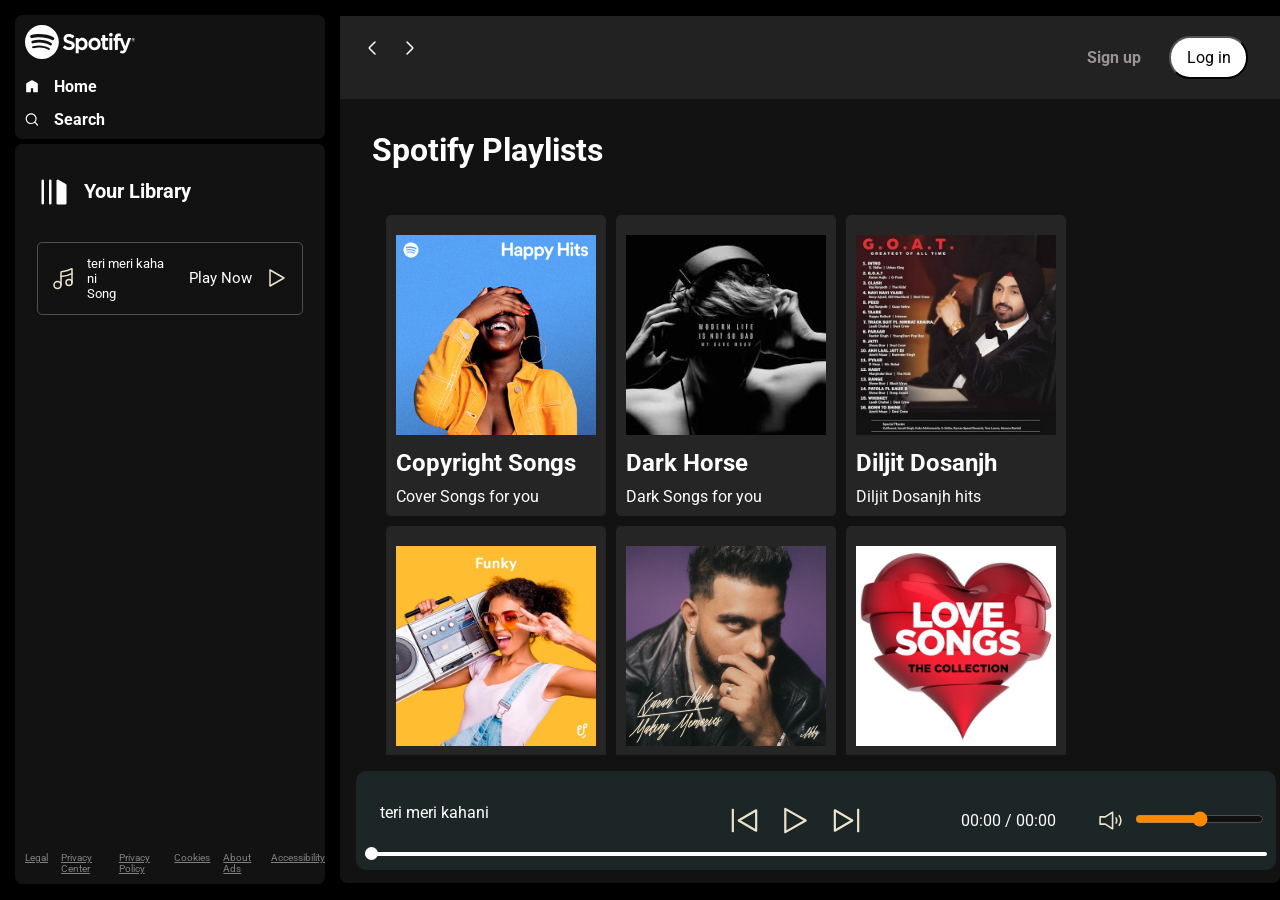
==== index.html @ 76359dc3 "Initial commit" ====
<!DOCTYPE html>
<html lang="en">

<head>
    <meta charset="UTF-8">
    <meta name="viewport" content="width=device-width, initial-scale=1.0">
    <link rel="stylesheet" href="css/style.css">
    <link rel="stylesheet" href="css/utility.css">
    <title>Spotify - Web Player: Music for everyone</title>
</head>

<body>
    <div class="container flex bg-black">
        <div class="left">
            <div class="close">
                <img width="30" class="invert" src="img/close.svg" alt="">
            </div>
            <div class="home bg-grey rounded m-1 p-1">
                <div class="logo"><img width="110" class="invert" src="img/logo.svg" alt=""></div>
                <ul>
                    <li><img class="invert" src="img/home.svg" alt="home">Home</li>
                    <li><img class="invert" src="img/search.svg" alt="home">Search</li>
                </ul>
            </div>

            <div class="library bg-grey rounded m-1 p-1">
                <div class="heading">
                    <img class="invert" src="img/playlist.svg" alt="">
                    <h2>
                        Your Library
                    </h2>
                </div>

                <div class="songList">

                    <ul>

                    </ul>
                </div>

                <div class="footer">
                    <div><a href="https://www.spotify.com/jp/legal/"><span>Legal</span></a></div>
                    <div><a href="https://www.spotify.com/jp/privacy/"><span>Privacy Center</span></a></div>
                    <div><a href="https://www.spotify.com/jp/legal/privacy-policy/"><span>Privacy Policy</span></a>
                    </div>
                    <div><a href="https://www.spotify.com/jp/legal/cookies-policy/"><span>Cookies</span></a></div>
                    <div><a href="https://www.spotify.com/jp/legal/privacy-policy/#s3"><span>About Ads</span></a></div>
                    <div><a href="https://www.spotify.com/jp/accessibility/"><span>Accessibility</span></a></div>
                </div>
            </div>


        </div>
        <div class="right bg-grey rounded">
            <div class="header">
                <div class="nav">
                    <div class="hamburgerContainer">

                        <img width="40" class="invert hamburger" src="img/hamburger.svg" alt="">
                        <svg width="24" height="24" viewBox="0 0 24 24" fill="none" xmlns="http://www.w3.org/2000/svg">
                            <path
                                d="M15 6L9.70711 11.2929C9.37377 11.6262 9.20711 11.7929 9.20711 12C9.20711 12.2071 9.37377 12.3738 9.70711 12.7071L15 18"
                                stroke="#ffffff" stroke-width="1.5" stroke-linecap="round" stroke-linejoin="round" />
                        </svg>
                        <svg width="24" height="24" viewBox="0 0 24 24" fill="none" xmlns="http://www.w3.org/2000/svg">
                            <path
                                d="M9 18L14.2929 12.7071C14.6262 12.3738 14.7929 12.2071 14.7929 12C14.7929 11.7929 14.6262 11.6262 14.2929 11.2929L9 6"
                                stroke="#ffffff" stroke-width="1.5" stroke-linecap="round" stroke-linejoin="round" />
                        </svg>
                    </div>
                </div>
                <div class="buttons">
                    <button class="signupbtn">Sign up</button>
                    <button class="loginbtn">Log in</button>
                </div>
            </div>
            <div class="spotifyPlaylists">
                <h1>Spotify Playlists</h1>
                <div class="cardContainer">  </div>
                <div class="playbar">
                    <div class="seekbar">
                        <div class="circle">

                        </div>
                    </div>
                    <div class="abovebar">


                        <div class="songinfo">

                        </div>
                        <div class="songbuttons">
                            <img width="35" id="previous" src="img/prevsong.svg" alt="">
                            <img width="35" id="play" src="img/play.svg" alt="">
                            <img width="35" id="next" src="img/nextsong.svg" alt="">
                        </div>
                        <div class="timevol">

                       
                        <div class="songtime">

                        </div>
                        <div class="volume">
                            <img width="25" src="img/volume.svg" alt="">
                            <div class="range">
                                <input type="range" name="volume" id="">
                            </div>
                        </div>
                    </div>
                    </div>
                </div>
            </div>
        </div>
    </div>
    <script src="js/script.js"></script>
</body>

</html>
---- css/style.css ----
@import url('https://fonts.googleapis.com/css2?family=Lato:wght@700&family=Roboto:ital,wght@0,100;0,300;0,400;0,500;0,700;0,900;1,100;1,300;1,400;1,500;1,700;1,900&display=swap');


:root{
    --a:0;
}
* {
    margin: 0;
    padding: 0;
    font-family: 'Roboto', sans-serif;
}

.close {
    display: none;
}

body {
    background-color: black;
    color: white;
}

.left {
    width: 25vw;
    padding: 10px;
}

.right {
    width: 75vw;
}



.home ul li {
    display: flex;
    gap: 15px;
    width: 14px;
    list-style: none;
    padding-top: 14px;
    font-weight: bold;
}

.heading {
    display: flex;
    gap: 15px;
    width: 100%;
    padding-top: 14px;
    padding: 23px 14px;
    font-weight: bold;
    align-items: center;
    font-size: 13px;
}

.heading img {
    width: 30px;
}

.library {
    min-height: 80vh;
    position: relative;
}

.footer {
    display: flex;
    font-size: 10px;
    color: grey;
    gap: 13px;
    position: absolute;
    bottom: 0;
    padding: 10px 0;

}

.footer a {
    color: grey;
}

.right {
    margin: 16px 0;
    position: relative;
}

.header {
    display: flex;
    justify-content: space-between;
    background-color: rgb(34 34 34);
}

.header>* {
    padding: 20px;
}

.spotifyPlaylists {
    padding: 16px;
}

.spotifyPlaylists h1 {
    padding: 16px;
}

.cardContainer {
    margin: 30px;
    display: flex;
    gap: 10px;
    flex-wrap: wrap;
    overflow-y: auto;
    max-height: 60vh; 
}

.card {
    width: 200px;
    padding: 10px;
    border-radius: 5px;
    background-color: #252525;
    position: relative;
    transition: all .9s;
}
.card:hover{
    background-color: rgb(105, 103, 103);
    cursor: pointer;
    --a: 1;
}

.card>* {
    padding-top: 10px;
}

.card img {
    width: 100%;
    object-fit: contain;
}

.play {
    width: 28px;
    height: 28px;
    background-color: #1fdf64;
    border-radius: 50%;
    padding: 4px;
    display: flex;
    align-items: center;
    justify-content: center;
    position: absolute;
    bottom: 88px;
    right: 17px;
    opacity: var(--a);
    transition: all 1s ease-out;
}

.buttons>* {
    margin: 0 12px;
}

.signupbtn {
    background-color: rgb(34 34 34);
    color: rgb(156, 148, 148);
    font-weight: bold;
    border: none;
    outline: none;
    cursor: pointer;
    font-size: 16px;
}

.signupbtn:hover {
    font-size: 17px;
    color: white
}

.loginbtn {
    background-color: white;
    border-radius: 21px;
    color: black;
    padding: 10px;
    width: 79px;
    cursor: pointer;
    font-size: 16px;
}

.loginbtn:hover {
    font-weight: bold;
    font-size: 17px;
}


.playbar {
    display: flex;
    justify-content: center;
    align-items: center;
    position: fixed;
    bottom: 30px;
    filter: invert(1);
    background: #e2d9d9;
    border-radius: 10px;
    width: 90%;
    padding: 12px;
    width: 70vw;
    min-height: 40px;
}

.songbuttons {
    display: flex;
    justify-content: center;
    gap: 16px;
}

.songList {
    height: 544px;
    overflow: auto;
    margin-bottom: 44px;
}

.hamburger {
    display: none;
    cursor: pointer;
}

.hamburgerContainer {
    display: flex;
    justify-content: center;
    align-items: center;
    gap: 14px;
}

.songList ul {
    padding: 0 12px;
}

.songList ul li {
    list-style-type: decimal;
    display: flex;
    justify-content: space-between;
    gap: 12px;
    cursor: pointer;
    padding: 12px 0;
    border: 1px solid rgba(146, 143, 143, 0.491);
    margin: 12px 0;
    padding: 13px;
    border-radius: 5px;
}

.songList .info {
    font-size: 13px;
    width: 344px;
}

.info div {
    word-break: break-all;
}

.playnow {
    display: flex;
    justify-content: center;
    align-items: center;
}

.playnow span {
    font-size: 15px;
    width: 64px;
    padding: 12px;
}

.seekbar {
    height: 4px;
    width: 98%;
    background: black;
    border-radius: 10px;
    position: absolute;
    bottom: 8px;
    margin: 6px;
    cursor: pointer;
}

.circle {
    width: 13px;
    height: 13px;
    border-radius: 13px;
    background-color: black;
    position: relative;
    bottom: 5px;
    left: 0%;
    transition: left 0.5s;
}

.songbuttons img {
    cursor: pointer;
}

.timevol {
    display: flex;
    justify-content: space-evenly;
    align-items: center;
}


.songinfo {
    color: black;
    padding: 0 12px;
    width: 250px;
}

.songtime {
    width: 125px;
    color: black;
    padding: 0 12px;
}


.volume {
    display: flex;
    justify-content: center;
    align-items: center;
    gap: 12px;
    cursor: pointer;
}
.range input{
    cursor: pointer;
}

.abovebar {
    display: flex;
    justify-content: space-between;
    margin: 20px 0;
    width: 100%;
}

@media (max-width: 1200px) {
    .left {
        position: absolute;
        left: -130%;
        transition: all .3s;
        z-index: 1;
        width: 373px;
        background-color: black;
        padding: 0;
        height: 100vh;
        position: fixed;
        top: 0;
    }

    .songinfo,
    .songtime {
        width: auto;
    }

    .left .close {
        position: absolute;
        right: 31px;
        top: 25px;
        width: 29px;
    }

    .timevol {
        display: flex;
        justify-content: space-evenly;
        align-items: center;
        flex-direction: column;
        gap: 13px;
    }

    .right {
        width: 100vw;
    }

    .playbar {
        width: calc(100vw - 75px); 
    }

    .seekbar {
        width: calc(100vw - 120px);
    }

    .hamburger {
        display: block;
    }

    .right {
        margin: 0;
    }

    .card {
        width: 55vw;
    }

    .cardContainer {
        margin: 0;
        justify-content: center; 
    }

    .close {
        display: block;
    }

    .abovebar {
        flex-direction: column;
        gap: 23px;
        align-items: center;
    }

    .cardContainer {
        max-height: unset;
        overflow-y: unset;
        margin-bottom: 35vh;
    }

    .playbar{
        right: 25px;
    }
}

@media (max-width: 500px) {
    .card {
        width: 100%;
    }

    .header>* {
        padding: 2px;
    }

    .buttons>* {
        margin: 0 6px;
    }

    .header{
        padding: 7px;
    }

    .spotifyPlaylists h1 {
        padding: 4px;
    }

    .library{
        height: 85vh;
    }

    .left{ 
        width: 100vw;
    }

 

    
}
---- css/utility.css ----
.border{
    border: 2px solid  red;
    margin: 3px;
}

.flex{
    display: flex;
}

.justify-center{
    justify-content: center;
}

.items-center{
    align-items: center;
}

.bg-black{
    background-color: black;
    color: white;
}

.invert{
    filter: invert(1);
}

.bg-grey{
    background-color: #121212;
}

.rounded{
    border-radius: 7px;
}

.m-1{
    margin: 5px;
}

.p-1{
    padding: 10px;
}


/* For Webkit browsers (e.g., Chrome, Safari) */
::-webkit-scrollbar {
    width: 12px;
  }
  
  ::-webkit-scrollbar-thumb {
    background-color: #333; /* Dark color for the thumb */
    border-radius: 6px;
  }
  
  ::-webkit-scrollbar-track {
    background-color: #222; /* Dark color for the track */
  }
  
  /* For Firefox
  scrollbar-color : #333 #222 Dark color for the thumb and track in Firefox */
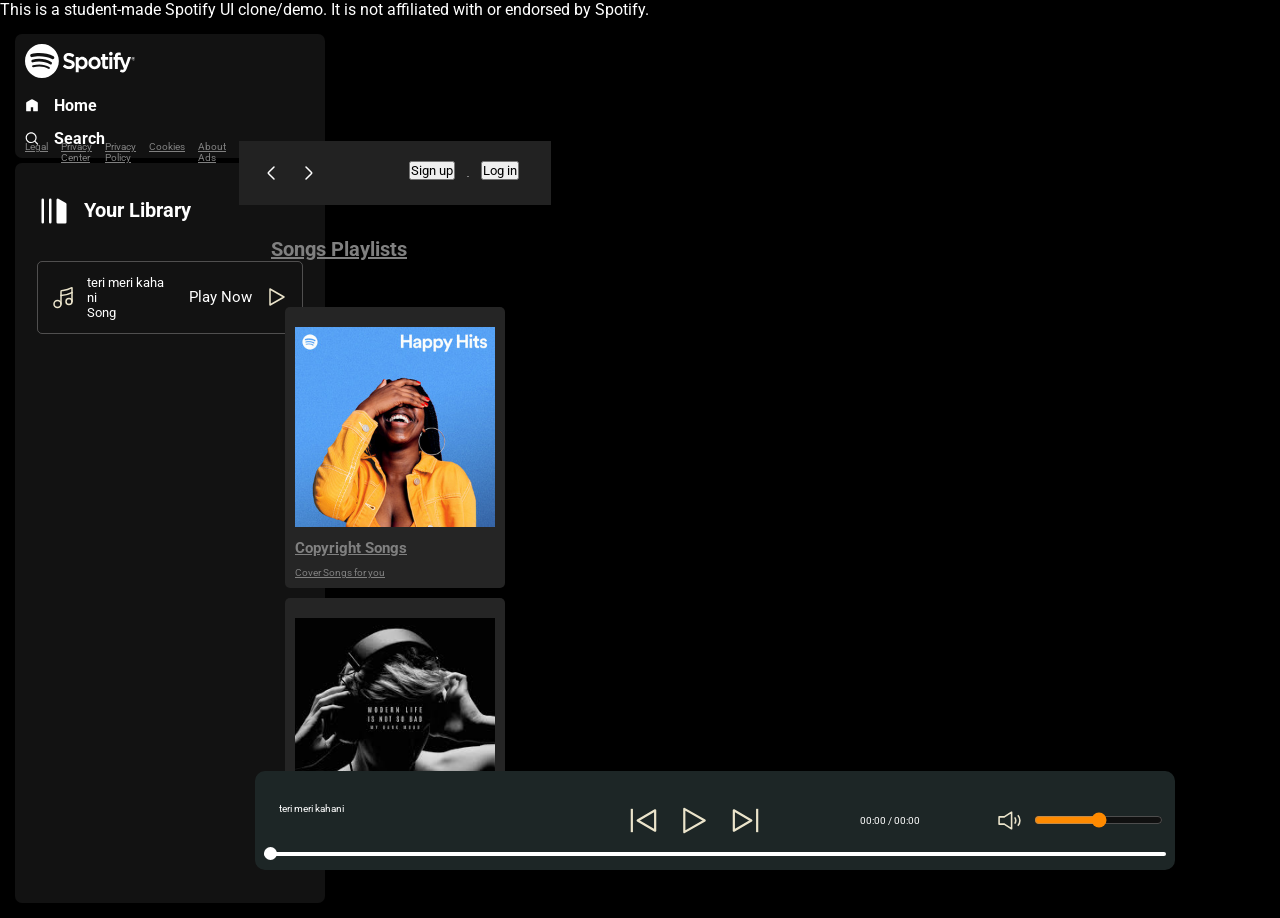
==== commit 81aaa6f6: "Update index.html Safety changes" ====
--- a/index.html
+++ b/index.html
@@ -6,10 +6,14 @@
     <meta name="viewport" content="width=device-width, initial-scale=1.0">
     <link rel="stylesheet" href="css/style.css">
     <link rel="stylesheet" href="css/utility.css">
-    <title>Spotify - Web Player: Music for everyone</title>
+    <title>Music Player Demo - Spotify UI Clone</title>
 </head>
 
 <body>
+    <div class="demo-notice">
+    This is a student-made Spotify UI clone/demo.
+    It is not affiliated with or endorsed by Spotify.
+</div>
     <div class="container flex bg-black">
         <div class="left">
             <div class="close">
@@ -39,13 +43,13 @@
                 </div>
 
                 <div class="footer">
-                    <div><a href="https://www.spotify.com/jp/legal/"><span>Legal</span></a></div>
-                    <div><a href="https://www.spotify.com/jp/privacy/"><span>Privacy Center</span></a></div>
-                    <div><a href="https://www.spotify.com/jp/legal/privacy-policy/"><span>Privacy Policy</span></a>
+                    <div><a href="#"><span>Legal</span></a></div>
+                    <div><a href="#"><span>Privacy Center</span></a></div>
+                    <div><a href="#"><span>Privacy Policy</span></a>
                     </div>
-                    <div><a href="https://www.spotify.com/jp/legal/cookies-policy/"><span>Cookies</span></a></div>
-                    <div><a href="https://www.spotify.com/jp/legal/privacy-policy/#s3"><span>About Ads</span></a></div>
-                    <div><a href="https://www.spotify.com/jp/accessibility/"><span>Accessibility</span></a></div>
+                    <div><a href="#"><span>Cookies</span></a></div>
+                    <div><a href="#"><span>About Ads</span></a></div>
+                    <div><a href="#span>Accessibility</span></a></div>
                 </div>
             </div>
 
@@ -70,12 +74,12 @@
                     </div>
                 </div>
                 <div class="buttons">
-                    <button class="signupbtn">Sign up</button>
-                    <button class="loginbtn">Log in</button>
+                    <button class="demobtn">Sign up</button>
+                    <button class="demobtn">Log in</button>
                 </div>
             </div>
             <div class="spotifyPlaylists">
-                <h1>Spotify Playlists</h1>
+                <h1>Songs Playlists</h1>
                 <div class="cardContainer">  </div>
                 <div class="playbar">
                     <div class="seekbar">
@@ -115,4 +119,4 @@
     <script src="js/script.js"></script>
 </body>
 
-</html>+</html>
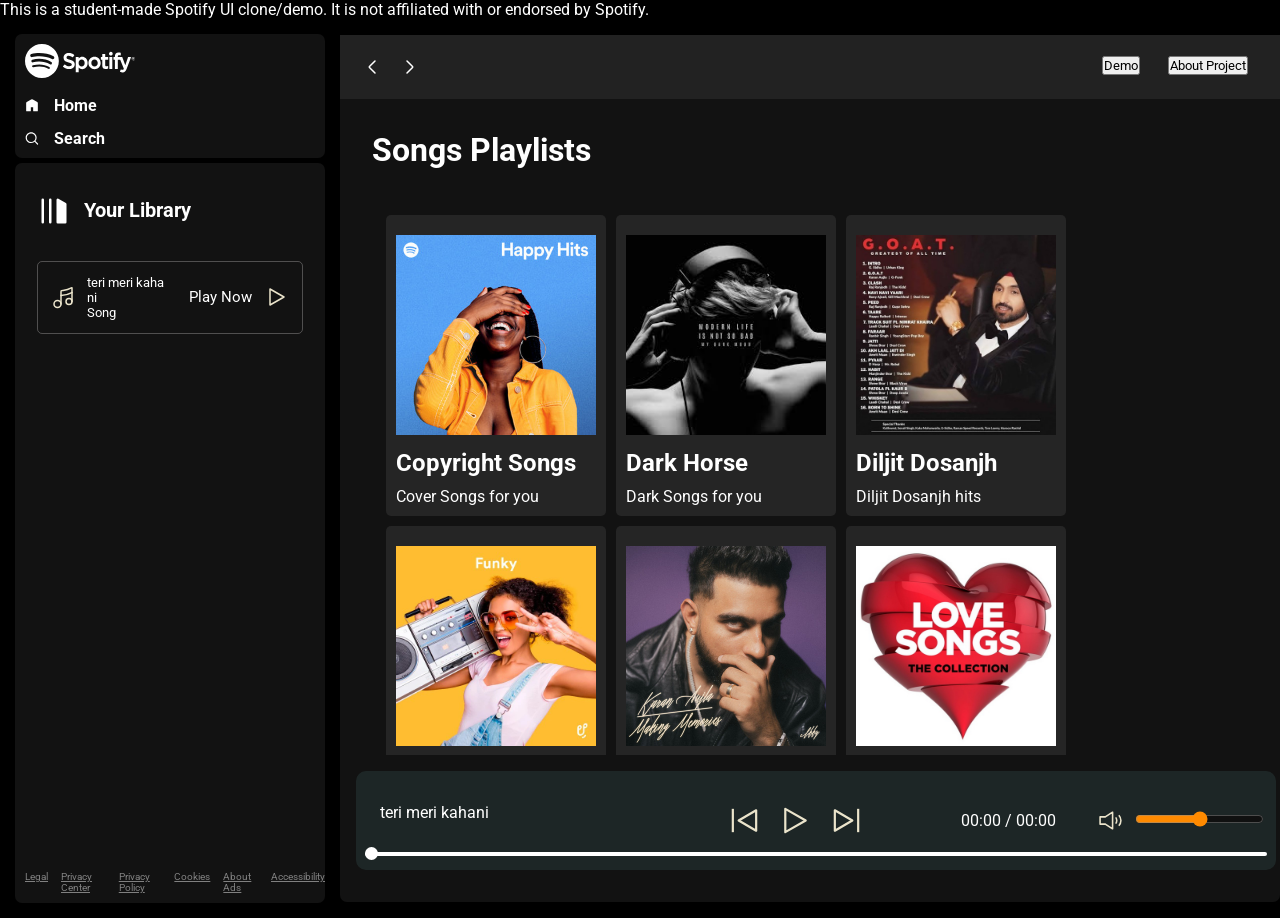
==== commit f578b1fa: "Update index.html 2nd security changes" ====
--- a/index.html
+++ b/index.html
@@ -49,7 +49,7 @@
                     </div>
                     <div><a href="#"><span>Cookies</span></a></div>
                     <div><a href="#"><span>About Ads</span></a></div>
-                    <div><a href="#span>Accessibility</span></a></div>
+                    <div><a href="#"></span>Accessibility</a></div>
                 </div>
             </div>
 
@@ -74,8 +74,8 @@
                     </div>
                 </div>
                 <div class="buttons">
-                    <button class="demobtn">Sign up</button>
-                    <button class="demobtn">Log in</button>
+                    <button class="demobtn">Demo</button>
+                    <button class="demobtn">About Project</button>
                 </div>
             </div>
             <div class="spotifyPlaylists">
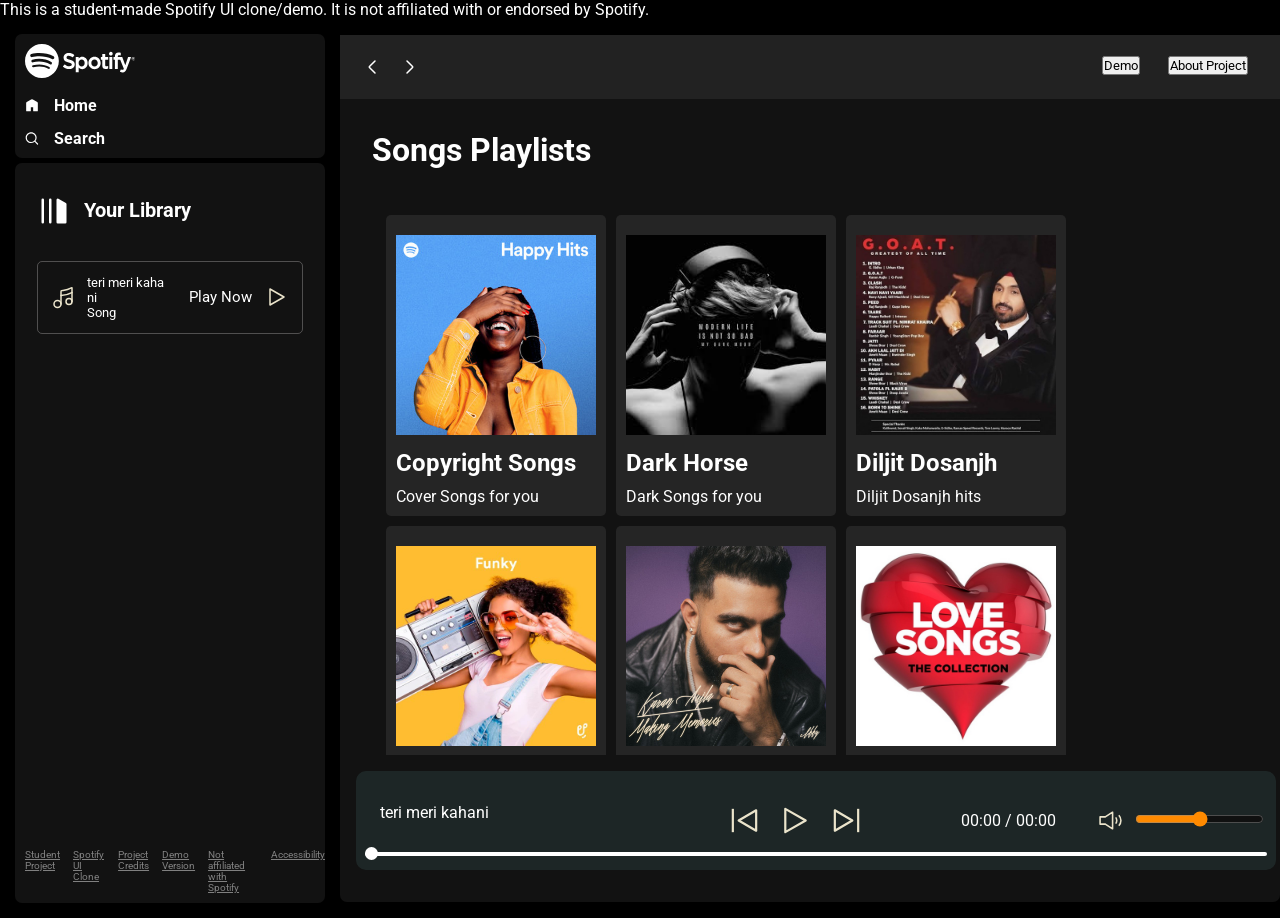
==== commit 8d986707: "Update index.html 4th safety changes" ====
--- a/index.html
+++ b/index.html
@@ -43,13 +43,13 @@
                 </div>
 
                 <div class="footer">
-                    <div><a href="#"><span>Legal</span></a></div>
-                    <div><a href="#"><span>Privacy Center</span></a></div>
-                    <div><a href="#"><span>Privacy Policy</span></a>
+                    <div><a href="#"><span>Student Project</span></a></div>
+                    <div><a href="#"><span>Spotify UI Clone</span></a></div>
+                    <div><a href="#"><span>Project Credits</span></a>
                     </div>
-                    <div><a href="#"><span>Cookies</span></a></div>
-                    <div><a href="#"><span>About Ads</span></a></div>
-                    <div><a href="#"></span>Accessibility</a></div>
+                    <div><a href="#"><span>Demo Version</span></a></div>
+                    <div><a href="#"><span>Not affiliated with Spotify</span></a></div>
+                    <div><a href="#"><span>Accessibility</span></a></div>
                 </div>
             </div>
 
